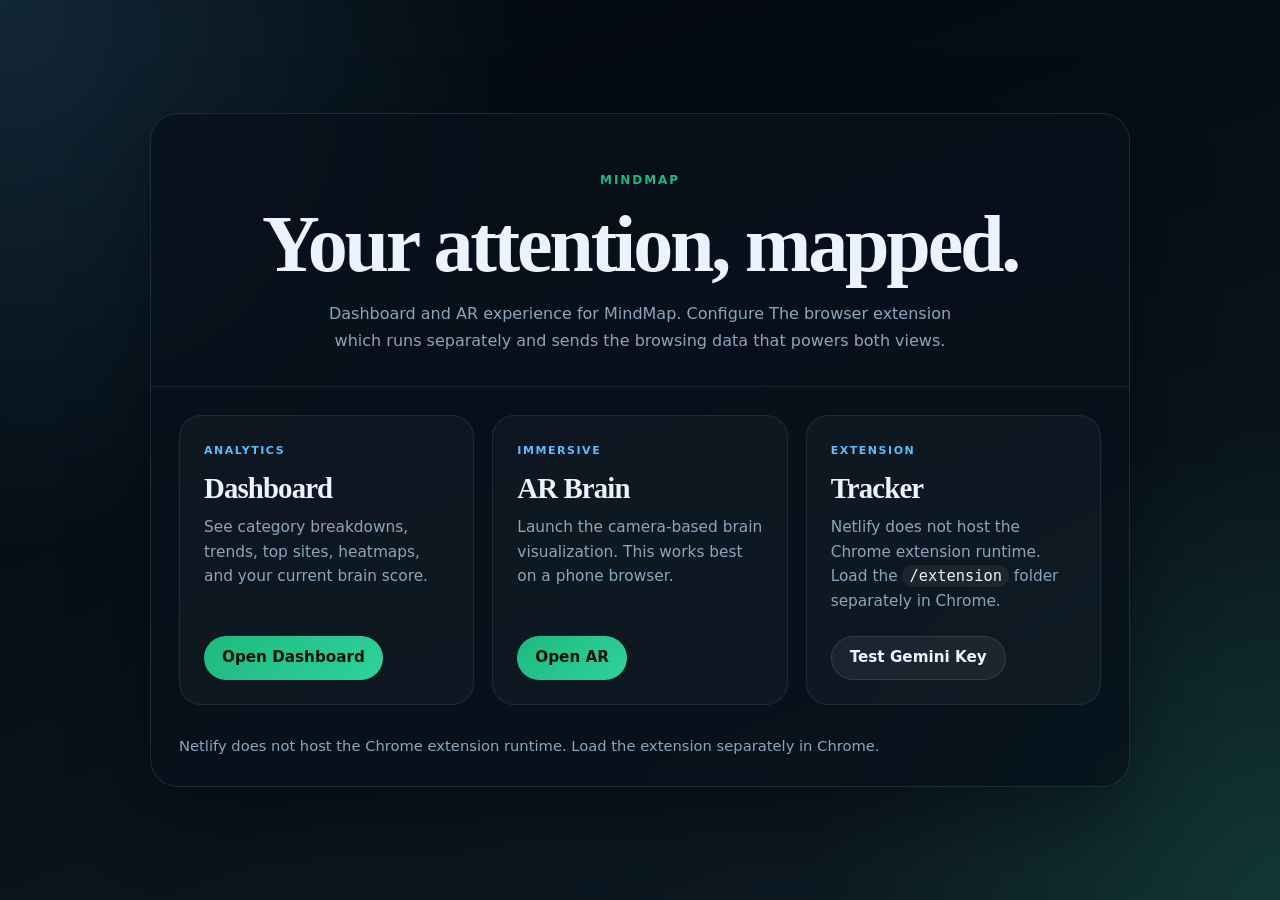
==== index.html @ 22784f04 "added landing page" ====
<!DOCTYPE html>
<html lang="en">
<head>
  <meta charset="UTF-8" />
  <meta name="viewport" content="width=device-width, initial-scale=1.0" />
  <title>MindMap</title>
  <style>
    * { box-sizing: border-box; margin: 0; padding: 0; }

    :root {
      --bg: #07111a;
      --panel: rgba(8, 18, 28, 0.82);
      --panel-border: rgba(116, 160, 188, 0.18);
      --text: #eaf4ff;
      --muted: #8ba6bc;
      --accent: #1eb980;
      --accent-2: #5bbcff;
    }

    body {
      min-height: 100vh;
      font-family: Georgia, "Times New Roman", serif;
      color: var(--text);
      background:
        radial-gradient(circle at top left, rgba(91, 188, 255, 0.18), transparent 35%),
        radial-gradient(circle at bottom right, rgba(30, 185, 128, 0.18), transparent 30%),
        linear-gradient(160deg, #02070b 0%, #07111a 52%, #0f1b24 100%);
      display: grid;
      place-items: center;
      padding: 32px 20px;
    }

    main {
      width: min(980px, 100%);
      background: var(--panel);
      border: 1px solid var(--panel-border);
      border-radius: 28px;
      backdrop-filter: blur(10px);
      box-shadow: 0 30px 80px rgba(0, 0, 0, 0.35);
      overflow: hidden;
    }

    .hero {
      padding: 56px 28px 32px;
      text-align: center;
      border-bottom: 1px solid rgba(116, 160, 188, 0.12);
    }

    .eyebrow {
      display: inline-block;
      font: 600 12px/1.2 system-ui, sans-serif;
      letter-spacing: 0.16em;
      text-transform: uppercase;
      color: var(--accent);
      margin-bottom: 18px;
    }

    h1 {
      font-size: clamp(2.6rem, 7vw, 5rem);
      line-height: 0.95;
      letter-spacing: -0.04em;
      margin-bottom: 18px;
    }

    .hero p {
      max-width: 650px;
      margin: 0 auto;
      color: var(--muted);
      font: 500 1rem/1.7 system-ui, sans-serif;
    }

    .grid {
      display: grid;
      grid-template-columns: repeat(3, 1fr);
      gap: 18px;
      padding: 28px;
    }

    .card {
      background: rgba(255, 255, 255, 0.03);
      border: 1px solid rgba(116, 160, 188, 0.14);
      border-radius: 22px;
      padding: 24px;
      min-height: 220px;
      display: flex;
      flex-direction: column;
      justify-content: space-between;
    }

    .card small {
      color: var(--accent-2);
      font: 700 11px/1.2 system-ui, sans-serif;
      letter-spacing: 0.14em;
      text-transform: uppercase;
    }

    .card h2 {
      font-size: 1.8rem;
      margin: 14px 0 10px;
      letter-spacing: -0.03em;
    }

    .card p {
      color: var(--muted);
      font: 500 0.96rem/1.6 system-ui, sans-serif;
    }

    .actions {
      display: flex;
      gap: 12px;
      flex-wrap: wrap;
      margin-top: 22px;
    }

    a.button {
      display: inline-flex;
      align-items: center;
      justify-content: center;
      min-height: 44px;
      padding: 0 18px;
      border-radius: 999px;
      text-decoration: none;
      font: 700 0.95rem/1 system-ui, sans-serif;
      transition: transform 0.18s ease, opacity 0.18s ease, background 0.18s ease;
    }

    a.button:hover {
      transform: translateY(-1px);
      opacity: 0.96;
    }

    .primary {
      background: linear-gradient(135deg, var(--accent), #2ed39b);
      color: #03110c;
    }

    .secondary {
      background: rgba(255, 255, 255, 0.06);
      color: var(--text);
      border: 1px solid rgba(255, 255, 255, 0.1);
    }

    .note {
      padding: 0 28px 28px;
      color: var(--muted);
      font: 500 0.92rem/1.7 system-ui, sans-serif;
    }

    code {
      font-family: Consolas, monospace;
      color: var(--text);
      background: rgba(255, 255, 255, 0.06);
      padding: 2px 7px;
      border-radius: 999px;
    }

    @media (max-width: 860px) {
      .grid { grid-template-columns: 1fr; }
      .hero { padding: 42px 22px 26px; }
      .grid, .note { padding-left: 22px; padding-right: 22px; }
      .card { min-height: 0; }
    }
  </style>
</head>
<body>
  <main>
    <section class="hero">
      <div class="eyebrow">MindMap</div>
      <h1>Your attention, mapped.</h1>
      <p>
        Dashboard and AR experience for MindMap. Configure The browser extension
        which runs separately and sends the browsing data that powers both views.
      </p>
    </section>

    <section class="grid">
      <article class="card">
        <div>
          <small>Analytics</small>
          <h2>Dashboard</h2>
          <p>See category breakdowns, trends, top sites, heatmaps, and your current brain score.</p>
        </div>
        <div class="actions">
          <a class="button primary" href="/dashboard/">Open Dashboard</a>
        </div>
      </article>

      <article class="card">
        <div>
          <small>Immersive</small>
          <h2>AR Brain</h2>
          <p>Launch the camera-based brain visualization. This works best on a phone browser.</p>
        </div>
        <div class="actions">
          <a class="button primary" href="/ar/">Open AR</a>
        </div>
      </article>

      <article class="card">
        <div>
          <small>Extension</small>
          <h2>Tracker</h2>
          <p>Netlify does not host the Chrome extension runtime. Load the <code>/extension</code> folder separately in Chrome.</p>
        </div>
        <div class="actions">
          <a class="button secondary" href="/dashboard/test-gemini.html">Test Gemini Key</a>
        </div>
      </article>
    </section>

    <div class="note">
      Netlify does not host the Chrome extension runtime. Load the extension separately in Chrome.
    </div>
  </main>
</body>
</html>
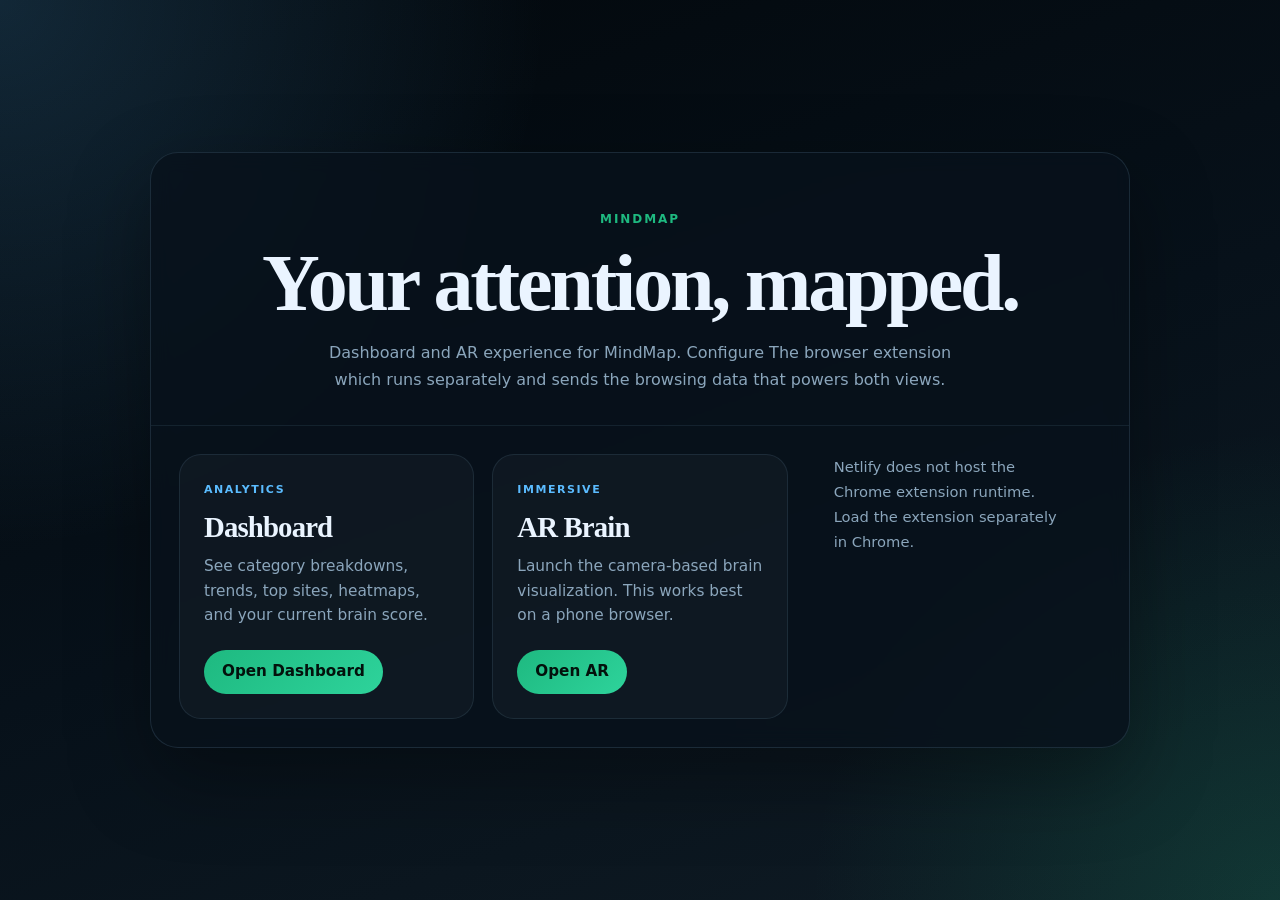
==== commit 5d744e73: "updated names" ====
--- a/index.html
+++ b/index.html
@@ -196,17 +196,7 @@
         </div>
       </article>
 
-      <article class="card">
-        <div>
-          <small>Extension</small>
-          <h2>Tracker</h2>
-          <p>Netlify does not host the Chrome extension runtime. Load the <code>/extension</code> folder separately in Chrome.</p>
-        </div>
-        <div class="actions">
-          <a class="button secondary" href="/dashboard/test-gemini.html">Test Gemini Key</a>
-        </div>
-      </article>
-    </section>
+
 
     <div class="note">
       Netlify does not host the Chrome extension runtime. Load the extension separately in Chrome.
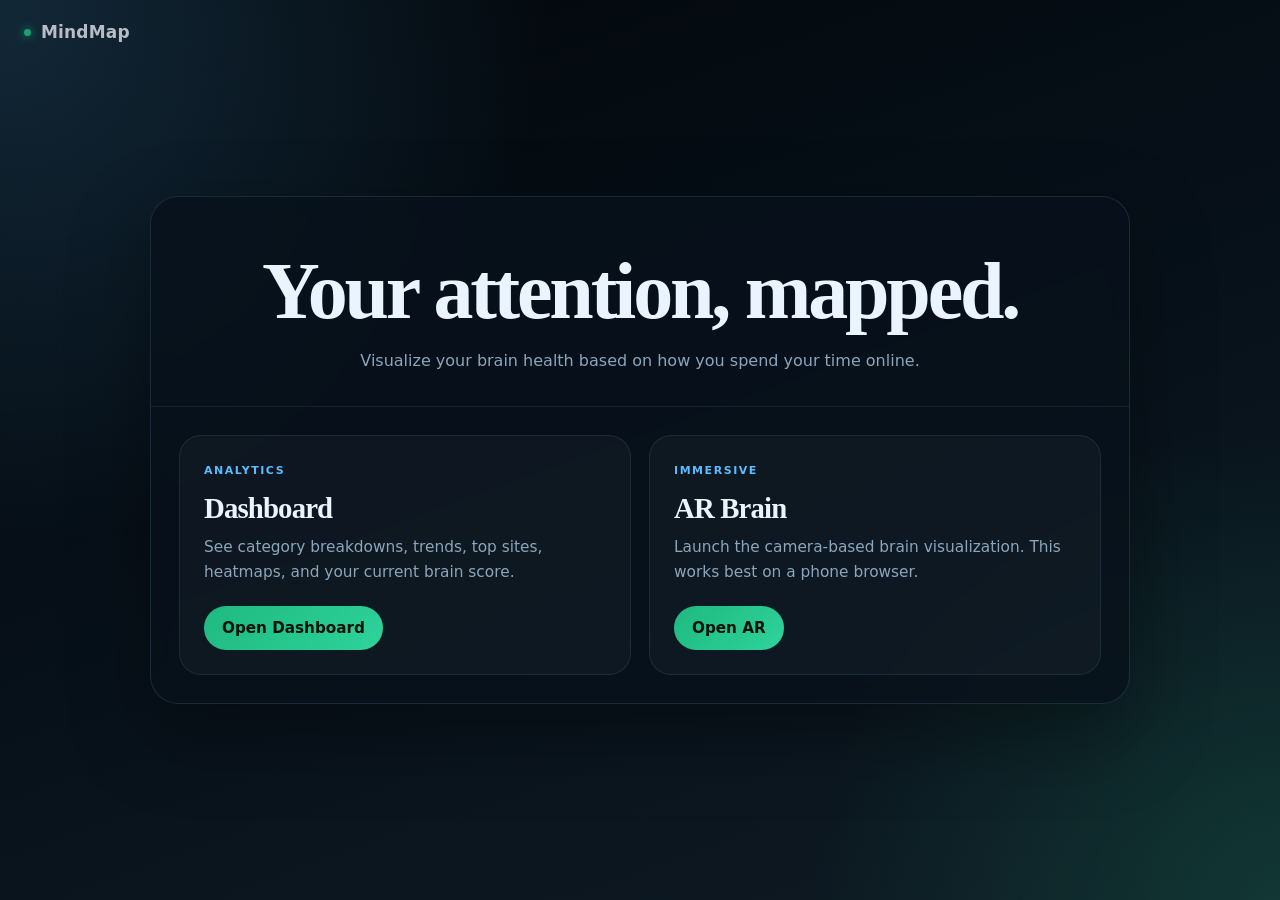
==== commit bbaa4841: "feat: new tab extension, UI polish, and auth fix - New tab page — added newtab.html + newtab.js over" ====
--- a/index.html
+++ b/index.html
@@ -46,13 +46,31 @@
       border-bottom: 1px solid rgba(116, 160, 188, 0.12);
     }
 
-    .eyebrow {
-      display: inline-block;
-      font: 600 12px/1.2 system-ui, sans-serif;
-      letter-spacing: 0.16em;
-      text-transform: uppercase;
-      color: var(--accent);
-      margin-bottom: 18px;
+    .site-logo {
+      position: fixed;
+      top: 24px;
+      left: 24px;
+      z-index: 100;
+      display: flex;
+      align-items: center;
+      gap: 10px;
+      font: 600 17px/1 system-ui, sans-serif;
+      letter-spacing: 0.01em;
+      color: rgba(240, 240, 250, 0.75);
+    }
+
+    .site-logo-dot {
+      width: 7px;
+      height: 7px;
+      border-radius: 50%;
+      background: #1D9E75;
+      box-shadow: 0 0 10px #1D9E75;
+      animation: pulse-dot 3s ease-in-out infinite;
+    }
+
+    @keyframes pulse-dot {
+      0%, 100% { opacity: 1; }
+      50% { opacity: 0.4; }
     }
 
     h1 {
@@ -71,7 +89,7 @@
 
     .grid {
       display: grid;
-      grid-template-columns: repeat(3, 1fr);
+      grid-template-columns: repeat(2, 1fr);
       gap: 18px;
       padding: 28px;
     }
@@ -140,36 +158,24 @@
       border: 1px solid rgba(255, 255, 255, 0.1);
     }
 
-    .note {
-      padding: 0 28px 28px;
-      color: var(--muted);
-      font: 500 0.92rem/1.7 system-ui, sans-serif;
-    }
-
-    code {
-      font-family: Consolas, monospace;
-      color: var(--text);
-      background: rgba(255, 255, 255, 0.06);
-      padding: 2px 7px;
-      border-radius: 999px;
-    }
-
     @media (max-width: 860px) {
       .grid { grid-template-columns: 1fr; }
       .hero { padding: 42px 22px 26px; }
-      .grid, .note { padding-left: 22px; padding-right: 22px; }
+      .grid { padding-left: 22px; padding-right: 22px; }
       .card { min-height: 0; }
     }
   </style>
 </head>
 <body>
+  <div class="site-logo">
+    <div class="site-logo-dot"></div>
+    MindMap
+  </div>
   <main>
     <section class="hero">
-      <div class="eyebrow">MindMap</div>
       <h1>Your attention, mapped.</h1>
       <p>
-        Dashboard and AR experience for MindMap. Configure The browser extension
-        which runs separately and sends the browsing data that powers both views.
+        Visualize your brain health based on how you spend your time online.
       </p>
     </section>
 
@@ -181,7 +187,7 @@
           <p>See category breakdowns, trends, top sites, heatmaps, and your current brain score.</p>
         </div>
         <div class="actions">
-          <a class="button primary" href="/dashboard/">Open Dashboard</a>
+          <a class="button primary" href="dashboard/dashboard.html">Open Dashboard</a>
         </div>
       </article>
 
@@ -192,15 +198,10 @@
           <p>Launch the camera-based brain visualization. This works best on a phone browser.</p>
         </div>
         <div class="actions">
-          <a class="button primary" href="/ar/">Open AR</a>
+          <a class="button primary" href="ar/ar.html">Open AR</a>
         </div>
       </article>
-
-
-
-    <div class="note">
-      Netlify does not host the Chrome extension runtime. Load the extension separately in Chrome.
-    </div>
+    </section>
   </main>
 </body>
 </html>
